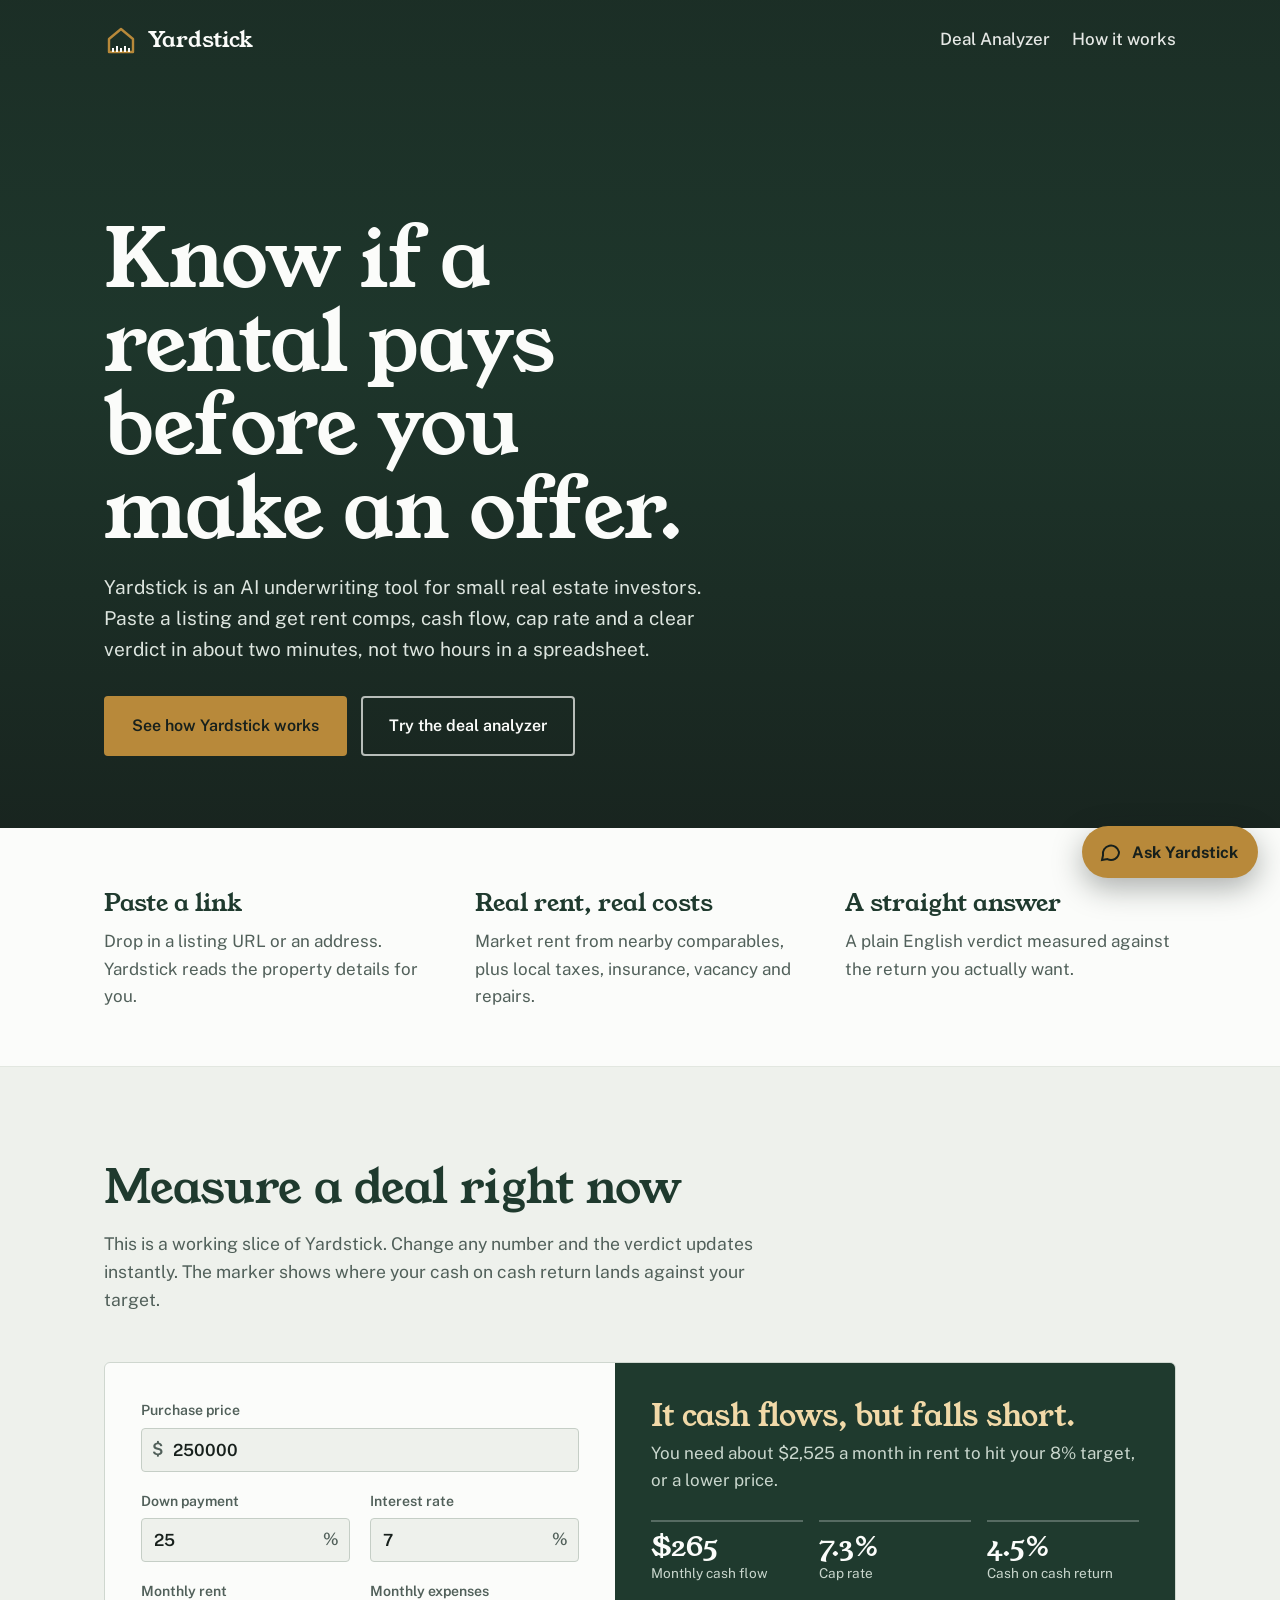
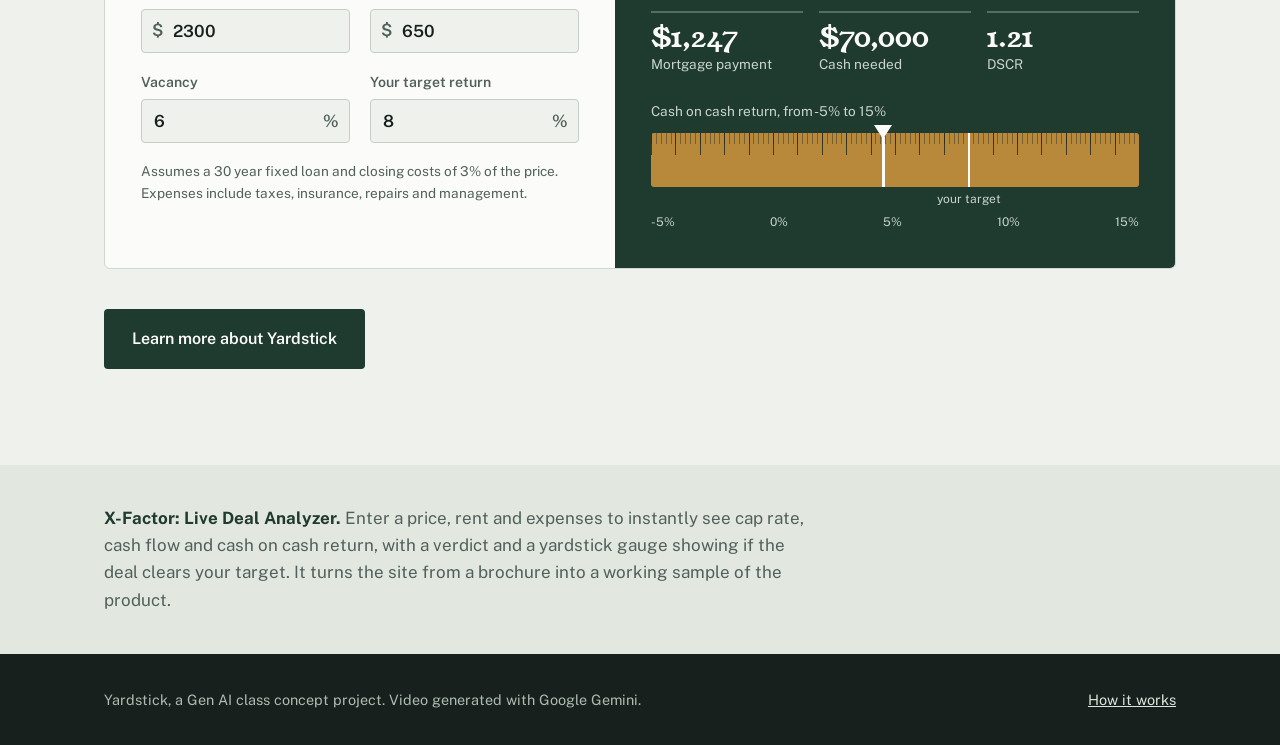
==== index.html @ e2e2b85d "Add files via upload" ====
<!DOCTYPE html>
<html lang="en">
<head>
  <meta charset="UTF-8" />
  <meta name="viewport" content="width=device-width, initial-scale=1.0" />
  <title>Yardstick | Underwrite a rental in two minutes</title>
  <meta name="description" content="Yardstick is an AI underwriting tool for small real estate investors. Paste a listing and get cap rate, cash flow and a clear verdict in minutes." />
  <link rel="preconnect" href="https://fonts.googleapis.com" />
  <link rel="preconnect" href="https://fonts.gstatic.com" crossorigin />
  <link href="https://fonts.googleapis.com/css2?family=Public+Sans:wght@400;500;600;700&family=Young+Serif&display=swap" rel="stylesheet" />
  <link rel="stylesheet" href="styles.css" />
  <link rel="icon" href="favicon.svg" type="image/svg+xml" />
</head>
<body>

  <header class="site-header">
    <div class="wrap">
      <a class="brand" href="index.html" aria-label="Yardstick home">
        <svg viewBox="0 0 34 34" fill="none" aria-hidden="true"><path d="M5 16 17 6l12 10v13H5z" stroke="#B8893A" stroke-width="2.4" stroke-linejoin="round"/><path d="M9 29v-4M13 29v-6M17 29v-4M21 29v-6M25 29v-4" stroke="#FBFCFA" stroke-width="2"/></svg>
        Yardstick
      </a>
      <nav class="nav" aria-label="Main">
        <a href="#analyzer">Deal Analyzer</a>
        <a href="about.html">How it works</a>
      </nav>
    </div>
  </header>

  <main>
    <section class="hero" aria-label="Introduction" style="padding:0">
      <video id="hero-video" autoplay muted loop playsinline preload="auto" aria-hidden="true">
        <source src="hero.mp4" type="video/mp4" />
      </video>
      <div class="wrap hero-content">
        <h1>Know if a rental pays before you make an offer.</h1>
        <p class="lede">Yardstick is an AI underwriting tool for small real estate investors. Paste a listing and get rent comps, cash flow, cap rate and a clear verdict in about two minutes, not two hours in a spreadsheet.</p>
        <div class="cta-row">
          <a class="btn btn-primary" href="about.html">See how Yardstick works</a>
          <a class="btn btn-ghost" href="#analyzer">Try the deal analyzer</a>
        </div>
      </div>
    </section>

    <section class="strip" aria-label="Why Yardstick">
      <div class="wrap strip-grid">
        <div><strong>Paste a link</strong><p>Drop in a listing URL or an address. Yardstick reads the property details for you.</p></div>
        <div><strong>Real rent, real costs</strong><p>Market rent from nearby comparables, plus local taxes, insurance, vacancy and repairs.</p></div>
        <div><strong>A straight answer</strong><p>A plain English verdict measured against the return you actually want.</p></div>
      </div>
    </section>

    <section id="analyzer" aria-labelledby="analyzer-title">
      <div class="wrap">
        <h2 id="analyzer-title">Measure a deal right now</h2>
        <p class="section-intro">This is a working slice of Yardstick. Change any number and the verdict updates instantly. The marker shows where your cash on cash return lands against your target.</p>

        <div class="analyzer">
          <form id="deal-form" novalidate>
            <div class="field full"><label for="price">Purchase price</label><div class="input"><span>$</span><input id="price" type="number" inputmode="decimal" value="250000" min="0" step="1000" /></div></div>
            <div class="field"><label for="downPct">Down payment</label><div class="input"><input id="downPct" type="number" inputmode="decimal" value="25" min="0" max="100" step="1" style="padding-left:12px" /><span>%</span></div></div>
            <div class="field"><label for="ratePct">Interest rate</label><div class="input"><input id="ratePct" type="number" inputmode="decimal" value="7" min="0" max="25" step="0.125" style="padding-left:12px" /><span>%</span></div></div>
            <div class="field"><label for="rent">Monthly rent</label><div class="input"><span>$</span><input id="rent" type="number" inputmode="decimal" value="2300" min="0" step="25" /></div></div>
            <div class="field"><label for="expenses">Monthly expenses</label><div class="input"><span>$</span><input id="expenses" type="number" inputmode="decimal" value="650" min="0" step="25" /></div></div>
            <div class="field"><label for="vacancyPct">Vacancy</label><div class="input"><input id="vacancyPct" type="number" inputmode="decimal" value="6" min="0" max="100" step="1" style="padding-left:12px" /><span>%</span></div></div>
            <div class="field"><label for="targetPct">Your target return</label><div class="input"><input id="targetPct" type="number" inputmode="decimal" value="8" min="0" max="30" step="0.5" style="padding-left:12px" /><span>%</span></div></div>
            <p class="assume">Assumes a 30 year fixed loan and closing costs of 3% of the price. Expenses include taxes, insurance, repairs and management.</p>
          </form>

          <div class="results" id="results" aria-live="polite">
            <div>
              <p class="verdict" id="verdict">Calculating...</p>
              <p class="verdict-sub" id="verdict-sub"></p>
            </div>
            <div class="metrics">
              <div class="metric"><div class="val" id="m-cf">$0</div><div class="lbl">Monthly cash flow</div></div>
              <div class="metric"><div class="val" id="m-cap">0%</div><div class="lbl">Cap rate</div></div>
              <div class="metric"><div class="val" id="m-coc">0%</div><div class="lbl">Cash on cash return</div></div>
            </div>
            <div class="metrics">
              <div class="metric"><div class="val" id="m-mort">$0</div><div class="lbl">Mortgage payment</div></div>
              <div class="metric"><div class="val" id="m-cash">$0</div><div class="lbl">Cash needed</div></div>
              <div class="metric"><div class="val" id="m-dscr">0</div><div class="lbl">DSCR</div></div>
            </div>
            <div class="gauge">
              <div class="gauge-title">Cash on cash return, from -5% to 15%</div>
              <div class="ruler" role="img" id="ruler" aria-label="Cash on cash return gauge">
                <div class="target" id="target-line"></div>
                <div class="marker" id="marker"></div>
              </div>
              <div class="ruler-scale"><span>-5%</span><span>0%</span><span>5%</span><span>10%</span><span>15%</span></div>
            </div>
          </div>
        </div>

        <div style="margin-top:40px">
          <a class="btn btn-dark" href="about.html">Learn more about Yardstick</a>
        </div>
      </div>
    </section>

    <section class="xfactor" aria-labelledby="xf-title">
      <div class="wrap">
        <p><strong id="xf-title">X-Factor: Live Deal Analyzer.</strong> Enter a price, rent and expenses to instantly see cap rate, cash flow and cash on cash return, with a verdict and a yardstick gauge showing if the deal clears your target. It turns the site from a brochure into a working sample of the product.</p>
      </div>
    </section>
  </main>

  <footer class="site-footer">
    <div class="wrap">
      <span>Yardstick, a Gen AI class concept project. Video generated with Google Gemini.</span>
      <a href="about.html">How it works</a>
    </div>
  </footer>

  <script src="math.js"></script>
  <script>
    // Make sure the hero video starts and keeps looping on every browser.
    (function () {
      var v = document.getElementById("hero-video");
      v.muted = true;
      var play = function () { var p = v.play(); if (p && p.catch) p.catch(function () {}); };
      play();
      v.addEventListener("ended", function () { v.currentTime = 0; play(); });
      document.addEventListener("visibilitychange", function () { if (!document.hidden) play(); });
      ["click", "touchstart", "scroll"].forEach(function (e) { window.addEventListener(e, play, { once: true, passive: true }); });
    })();

    // Deal Analyzer
    (function () {
      var ids = ["price", "downPct", "ratePct", "rent", "expenses", "vacancyPct", "targetPct"];
      var el = function (id) { return document.getElementById(id); };
      var money = function (n) { var s = Math.round(Math.abs(n)).toLocaleString("en-US"); return (n < 0 ? "-$" : "$") + s; };
      var pos = function (pct) { return Math.max(0, Math.min(100, (pct + 5) / 20 * 100)); };
      function val(id) { var v = parseFloat(el(id).value); return isFinite(v) && v >= 0 ? v : 0; }

      function update() {
        var d = { price: val("price"), downPct: Math.min(val("downPct"), 100), ratePct: val("ratePct"), rent: val("rent"), expenses: val("expenses"), vacancyPct: Math.min(val("vacancyPct"), 100) };
        var target = val("targetPct");
        var r = window.YardstickMath.run(d);
        el("m-cf").textContent = money(r.monthlyCF);
        el("m-cap").textContent = r.capRate.toFixed(1) + "%";
        el("m-coc").textContent = r.coc.toFixed(1) + "%";
        el("m-mort").textContent = money(r.mortgage);
        el("m-cash").textContent = money(r.cashIn);
        el("m-dscr").textContent = isFinite(r.dscr) ? r.dscr.toFixed(2) : "No loan";
        el("marker").style.left = pos(r.coc) + "%";
        el("target-line").style.left = pos(target) + "%";
        el("ruler").setAttribute("aria-label", "Cash on cash return " + r.coc.toFixed(1) + "% against a target of " + target + "%");

        var box = el("results"), verdict, sub;
        box.classList.remove("good", "warn", "bad");
        if (d.price <= 0 || d.rent <= 0) {
          verdict = "Enter a price and rent to measure the deal."; sub = "";
        } else if (r.coc >= target) {
          box.classList.add("good");
          verdict = "This deal measures up.";
          sub = "It clears your " + target + "% target by " + (r.coc - target).toFixed(1) + " points and puts " + money(r.monthlyCF * 12) + " a year in your pocket.";
        } else if (r.monthlyCF >= 0) {
          box.classList.add("warn");
          var rentNeeded = Math.ceil(((target / 100 * r.cashIn / 12) + r.mortgage + d.expenses) / (1 - d.vacancyPct / 100) / 25) * 25;
          verdict = "It cash flows, but falls short.";
          sub = "You need about " + money(rentNeeded) + " a month in rent to hit your " + target + "% target, or a lower price.";
        } else {
          box.classList.add("bad");
          verdict = "This deal loses money.";
          sub = "You would pay " + money(-r.monthlyCF) + " a month out of pocket. Negotiate the price or pass.";
        }
        el("verdict").textContent = verdict;
        el("verdict-sub").textContent = sub;
      }
      ids.forEach(function (id) { el(id).addEventListener("input", update); });
      el("deal-form").addEventListener("submit", function (e) { e.preventDefault(); });
      update();
    })();
  </script>
  <script src="chat.js"></script>
</body>
</html>
---- styles.css ----
:root {
  --paper: #EEF1EC;
  --paper-2: #E2E7E0;
  --pine: #1F3A2E;
  --moss: #3F6B55;
  --brass: #B8893A;
  --slate: #51605A;
  --ink: #17201C;
  --red: #A6402E;
  --white: #FBFCFA;
  --serif: "Young Serif", Georgia, serif;
  --sans: "Public Sans", system-ui, -apple-system, "Segoe UI", sans-serif;
  --wrap: 1120px;
}

* { box-sizing: border-box; }
html { scroll-behavior: smooth; }
body {
  margin: 0;
  background: var(--paper);
  color: var(--ink);
  font-family: var(--sans);
  font-size: 17px;
  line-height: 1.6;
  -webkit-font-smoothing: antialiased;
}
img, video { display: block; max-width: 100%; }
a { color: var(--pine); }
:focus-visible { outline: 3px solid var(--brass); outline-offset: 3px; }

.wrap { max-width: var(--wrap); margin: 0 auto; padding: 0 24px; }

/* Header */
.site-header {
  position: absolute; top: 0; left: 0; right: 0; z-index: 5;
  padding: 22px 0;
}
.site-header.solid { position: static; background: var(--pine); }
.site-header .wrap { display: flex; align-items: center; justify-content: space-between; gap: 16px; }
.brand {
  display: flex; align-items: center; gap: 10px;
  color: var(--white); text-decoration: none;
  font-family: var(--serif); font-size: 1.4rem;
}
.brand svg { width: 34px; height: 34px; }
.nav { display: flex; gap: 22px; }
.nav a { color: var(--white); text-decoration: none; font-weight: 500; opacity: .9; }
.nav a:hover { opacity: 1; text-decoration: underline; text-underline-offset: 4px; }

/* Hero */
.hero {
  position: relative; min-height: 92vh; overflow: hidden;
  display: flex; align-items: flex-end;
  background: var(--pine); color: var(--white);
}
.hero video {
  position: absolute; inset: 0; width: 100%; height: 100%; object-fit: cover;
}
.hero::after {
  content: ""; position: absolute; inset: 0;
  background: linear-gradient(180deg, rgba(23,32,28,.45) 0%, rgba(23,32,28,.15) 40%, rgba(23,32,28,.82) 100%);
}
.hero-content { width: 100%; position: relative; z-index: 2; padding-bottom: 72px; padding-top: 140px; }
.hero h1 {
  font-family: var(--serif); font-weight: 400;
  font-size: clamp(2.6rem, 6.4vw, 5.2rem); line-height: 1.02;
  letter-spacing: -0.01em; margin: 0 0 20px; max-width: 13ch;
}
.hero p.lede { font-size: 1.2rem; max-width: 52ch; margin: 0 0 32px; color: #DDE5DF; }
.cta-row { display: flex; flex-wrap: wrap; gap: 14px; }

.btn {
  display: inline-block; padding: 15px 26px; border-radius: 4px;
  font-family: var(--sans); font-weight: 600; font-size: 1rem;
  text-decoration: none; cursor: pointer; border: 2px solid transparent;
  transition: background .15s, color .15s;
}
.btn-primary { background: var(--brass); color: var(--ink); }
.btn-primary:hover { background: #CB9C4C; }
.btn-ghost { border-color: rgba(251,252,250,.7); color: var(--white); }
.btn-ghost:hover { background: rgba(251,252,250,.12); }
.btn-dark { background: var(--pine); color: var(--white); }
.btn-dark:hover { background: var(--moss); }

/* Sections */
section { padding: 96px 0; }
h2 {
  font-family: var(--serif); font-weight: 400;
  font-size: clamp(2rem, 3.6vw, 2.9rem); line-height: 1.1; margin: 0 0 16px;
  color: var(--pine);
}
h3 { font-size: 1.15rem; margin: 0 0 8px; color: var(--pine); }
.section-intro { max-width: 60ch; color: var(--slate); font-size: 1.1rem; margin: 0 0 48px; }

/* Value strip */
.strip { background: var(--white); border-bottom: 1px solid var(--paper-2); padding: 56px 0; }
.strip-grid { display: grid; grid-template-columns: repeat(3, 1fr); gap: 40px; }
.strip-grid p { margin: 0; color: var(--slate); }
.strip-grid strong { display: block; font-family: var(--serif); font-weight: 400; font-size: 1.5rem; color: var(--pine); margin-bottom: 6px; }

/* Analyzer */
.analyzer { display: grid; grid-template-columns: 1fr 1.1fr; gap: 0; background: var(--white); border: 1px solid #CFD7CF; border-radius: 6px; overflow: hidden; }
.analyzer form { padding: 36px; display: grid; grid-template-columns: 1fr 1fr; gap: 18px 20px; align-content: start; }
.field label { display: block; font-size: .88rem; font-weight: 600; color: var(--slate); margin-bottom: 6px; }
.field .input {
  display: flex; align-items: center; border: 1.5px solid #C5CEC6; border-radius: 4px; background: var(--paper);
}
.field .input:focus-within { border-color: var(--pine); }
.field .input span { padding: 0 10px; color: var(--slate); font-weight: 600; }
.field input {
  width: 100%; border: 0; background: transparent; padding: 11px 10px 11px 0;
  font: 600 1.05rem var(--sans); color: var(--ink); min-width: 0;
}
.field input:focus { outline: none; }
.field .input span:first-child + input { padding-left: 0; }
.field.full { grid-column: 1 / -1; }
.assume { grid-column: 1 / -1; font-size: .85rem; color: var(--slate); margin: 0; }

.results { background: var(--pine); color: var(--white); padding: 36px; display: flex; flex-direction: column; gap: 26px; }
.verdict { font-family: var(--serif); font-size: 1.9rem; line-height: 1.15; margin: 0; }
.verdict-sub { margin: 6px 0 0; color: #C9D6CD; }
.metrics { display: grid; grid-template-columns: repeat(3, 1fr); gap: 16px; }
.metric { border-top: 2px solid rgba(251,252,250,.25); padding-top: 10px; }
.metric .val { font-family: var(--serif); font-size: 1.75rem; line-height: 1.1; }
.metric .lbl { font-size: .85rem; color: #C9D6CD; }

/* The yardstick gauge */
.gauge { margin-top: auto; }
.gauge-title { font-size: .85rem; color: #C9D6CD; margin-bottom: 10px; }
.ruler {
  position: relative; height: 54px; border-radius: 3px;
  background: var(--brass);
  background-image:
    repeating-linear-gradient(90deg, rgba(23,32,28,.75) 0 1px, transparent 1px 5%),
    repeating-linear-gradient(90deg, rgba(23,32,28,.4) 0 1px, transparent 1px 1%);
  background-size: 100% 22px, 100% 11px;
  background-repeat: no-repeat;
  background-position: top left, top left;
}
.ruler .target {
  position: absolute; top: 0; bottom: 0; width: 2px; background: var(--white);
}
.ruler .target::after {
  content: "your target"; position: absolute; bottom: -22px; left: 50%; transform: translateX(-50%);
  font-size: .75rem; color: #C9D6CD; white-space: nowrap;
}
.ruler .marker {
  position: absolute; top: -8px; width: 0; height: 0;
  transform: translateX(-50%);
  transition: left .35s cubic-bezier(.2,.8,.2,1);
}
.ruler .marker::before {
  content: ""; position: absolute; left: -9px; top: 0;
  border-left: 9px solid transparent; border-right: 9px solid transparent; border-top: 14px solid var(--white);
}
.ruler .marker::after {
  content: ""; position: absolute; left: -1.5px; top: 12px; width: 3px; height: 50px; background: var(--white);
}
.ruler-scale { display: flex; justify-content: space-between; font-size: .75rem; color: #C9D6CD; margin-top: 26px; }
.results.good .verdict { color: #CFE8D6; }
.results.warn .verdict { color: #F1D9A8; }
.results.bad .verdict { color: #F2B8AA; }

/* X factor note */
.xfactor { background: var(--paper-2); padding: 40px 0; }
.xfactor p { margin: 0; max-width: 70ch; color: var(--slate); }
.xfactor strong { color: var(--pine); }

/* Footer */
.site-footer { background: var(--ink); color: #AEBBB3; padding: 34px 0; font-size: .9rem; }
.site-footer .wrap { display: flex; justify-content: space-between; flex-wrap: wrap; gap: 12px; }
.site-footer a { color: #DDE5DF; }

/* About page */
.page-hero { background: var(--pine); color: var(--white); padding: 72px 0 88px; }
.page-hero h1 { font-family: var(--serif); font-weight: 400; font-size: clamp(2.4rem, 5vw, 4rem); line-height: 1.05; margin: 0 0 18px; max-width: 18ch; }
.page-hero p { max-width: 58ch; font-size: 1.15rem; color: #DDE5DF; margin: 0; }
.prose { max-width: 66ch; }
.prose p { margin: 0 0 18px; }
.two-col { display: grid; grid-template-columns: 1fr 1.3fr; gap: 64px; align-items: start; }
.steps { list-style: none; margin: 0; padding: 0; counter-reset: step; }
.steps li { counter-increment: step; display: grid; grid-template-columns: 56px 1fr; gap: 16px; padding: 22px 0; border-top: 1px solid #CFD7CF; }
.steps li:last-child { border-bottom: 1px solid #CFD7CF; }
.steps li::before { content: counter(step); font-family: var(--serif); font-size: 2rem; color: var(--brass); line-height: 1; }
.steps p { margin: 0; color: var(--slate); }
.alt { background: var(--white); }
.feature-list { display: grid; grid-template-columns: repeat(2, 1fr); gap: 36px 56px; }
.feature-list p { margin: 0; color: var(--slate); }
.compare { width: 100%; border-collapse: collapse; background: var(--white); font-size: .98rem; }
.compare th, .compare td { text-align: left; padding: 14px 16px; border-bottom: 1px solid var(--paper-2); }
.compare th { background: var(--pine); color: var(--white); font-weight: 600; }
.compare td:first-child { font-weight: 600; color: var(--pine); }
.faq details { border-top: 1px solid #CFD7CF; padding: 18px 0; }
.faq details:last-child { border-bottom: 1px solid #CFD7CF; }
.faq summary { cursor: pointer; font-weight: 600; color: var(--pine); font-size: 1.05rem; }
.faq details p { margin: 10px 0 0; color: var(--slate); max-width: 66ch; }
.closing { text-align: left; }

/* Chatbot */
.chat-launch {
  position: fixed; right: 22px; bottom: 22px; z-index: 50;
  display: flex; align-items: center; gap: 10px;
  background: var(--brass); color: var(--ink); border: 0; border-radius: 999px;
  padding: 14px 20px 14px 16px; font: 700 1rem var(--sans); cursor: pointer;
  box-shadow: 0 10px 30px rgba(23,32,28,.35);
}
.chat-launch svg { width: 24px; height: 24px; }
.chat-launch:hover { background: #CB9C4C; }
.chat-panel {
  position: fixed; right: 22px; bottom: 90px; z-index: 51;
  width: min(390px, calc(100vw - 32px)); height: min(560px, calc(100vh - 120px));
  background: var(--white); border-radius: 10px; overflow: hidden;
  display: none; flex-direction: column;
  box-shadow: 0 24px 60px rgba(23,32,28,.35); border: 1px solid #CFD7CF;
}
.chat-panel.open { display: flex; }
.chat-head { background: var(--pine); color: var(--white); padding: 16px 18px; display: flex; justify-content: space-between; align-items: center; }
.chat-head strong { font-family: var(--serif); font-weight: 400; font-size: 1.2rem; display: block; }
.chat-head small { color: #C9D6CD; }
.chat-close { background: none; border: 0; color: var(--white); font-size: 1.6rem; line-height: 1; cursor: pointer; padding: 4px 8px; }
.chat-log { flex: 1; overflow-y: auto; padding: 18px; display: flex; flex-direction: column; gap: 10px; background: var(--paper); }
.msg { max-width: 85%; padding: 10px 14px; border-radius: 12px; font-size: .95rem; line-height: 1.45; white-space: pre-wrap; }
.msg.bot { background: var(--white); border: 1px solid #D6DED6; align-self: flex-start; border-bottom-left-radius: 3px; }
.msg.user { background: var(--pine); color: var(--white); align-self: flex-end; border-bottom-right-radius: 3px; }
.msg.typing { color: var(--slate); font-style: italic; }
.chips { display: flex; flex-wrap: wrap; gap: 6px; padding: 10px 14px 0; background: var(--white); }
.chip { background: var(--paper); border: 1px solid #C5CEC6; border-radius: 999px; padding: 6px 12px; font: 500 .82rem var(--sans); color: var(--pine); cursor: pointer; }
.chip:hover { border-color: var(--pine); }
.chat-form { display: flex; gap: 8px; padding: 12px 14px 14px; background: var(--white); }
.chat-form input { flex: 1; border: 1.5px solid #C5CEC6; border-radius: 6px; padding: 11px 12px; font: 1rem var(--sans); min-width: 0; }
.chat-form input:focus { outline: none; border-color: var(--pine); }
.chat-form button { background: var(--pine); color: var(--white); border: 0; border-radius: 6px; padding: 0 16px; font: 600 .95rem var(--sans); cursor: pointer; }

/* Responsive */
@media (max-width: 880px) {
  .analyzer { grid-template-columns: 1fr; }
  .strip-grid, .feature-list { grid-template-columns: 1fr; gap: 28px; }
  .two-col { grid-template-columns: 1fr; gap: 32px; }
  .nav { display: none; }
  section { padding: 72px 0; }
}
@media (max-width: 520px) {
  .analyzer form { grid-template-columns: 1fr; padding: 24px; }
  .results { padding: 24px; }
  .metric .val { font-size: 1.4rem; }
  .chat-launch span { display: none; }
  .chat-launch { padding: 14px; }
}
@media (prefers-reduced-motion: reduce) {
  html { scroll-behavior: auto; }
  .ruler .marker { transition: none; }
}
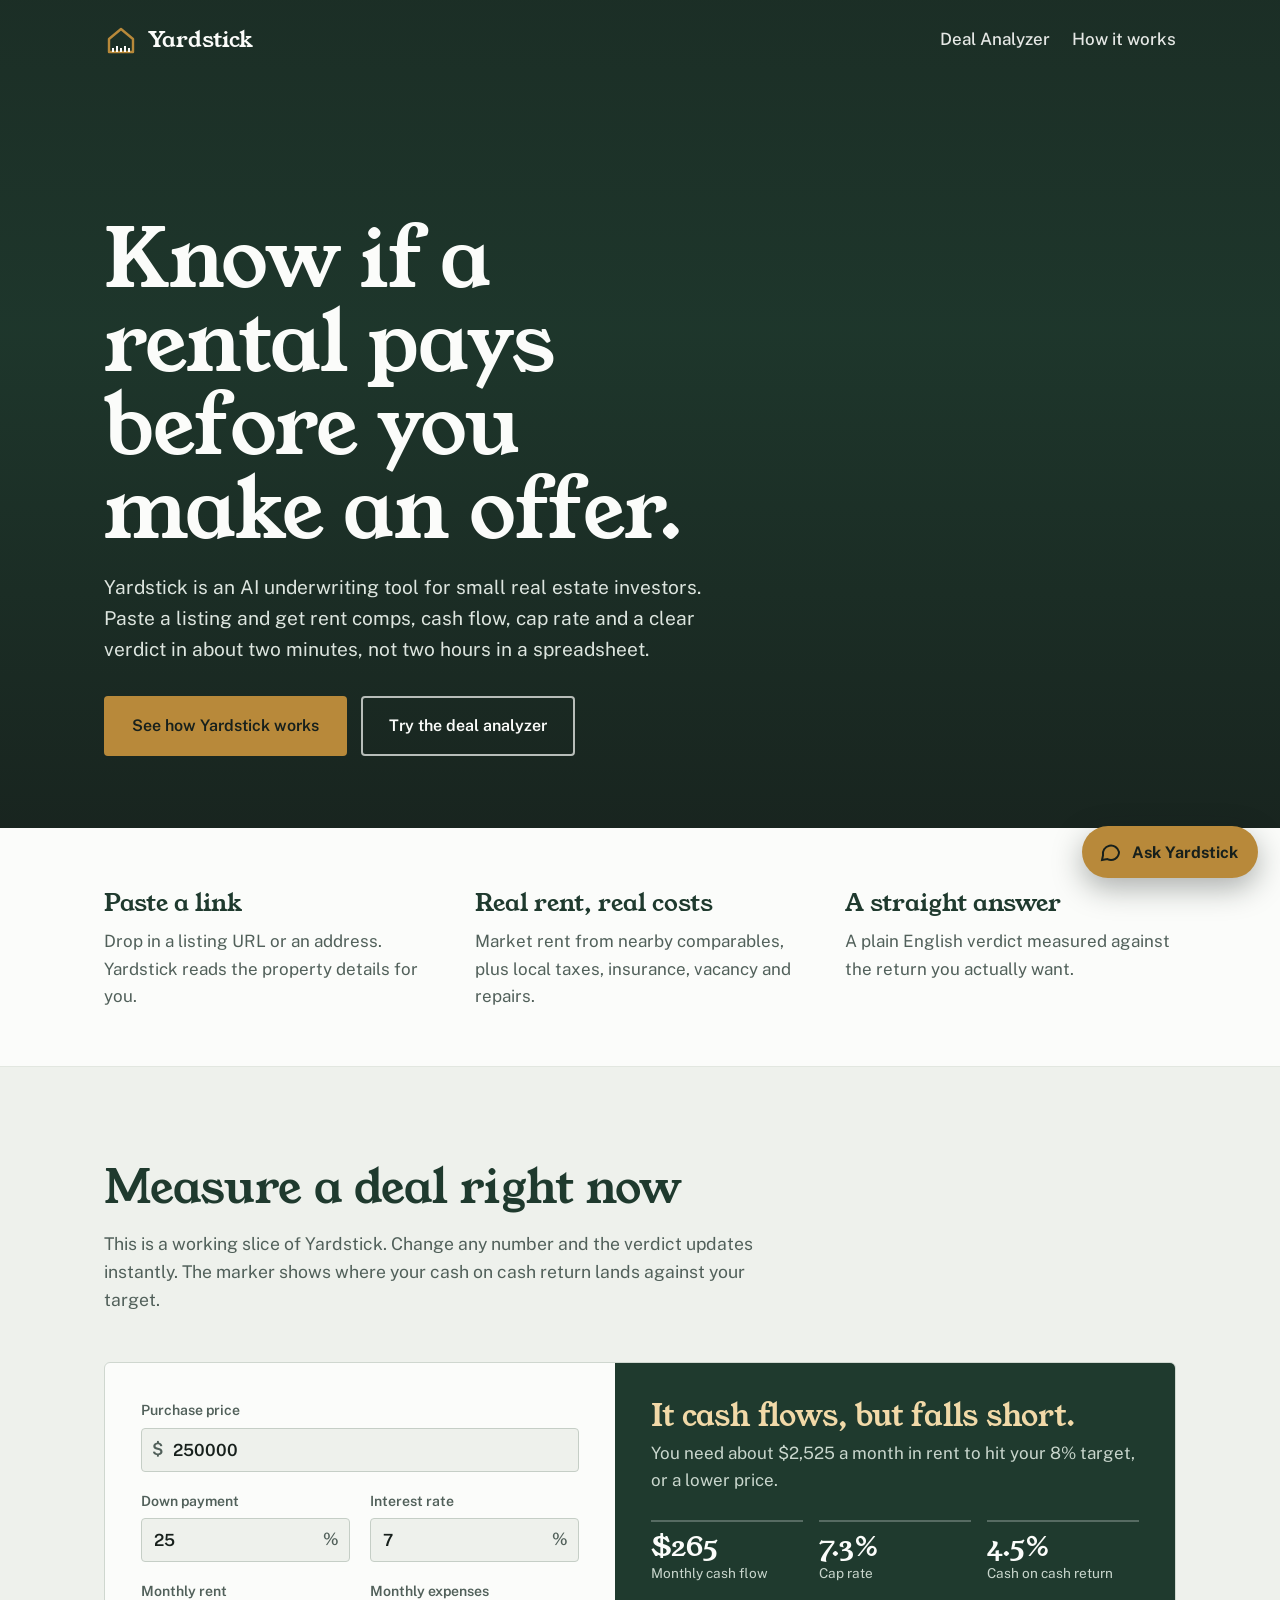
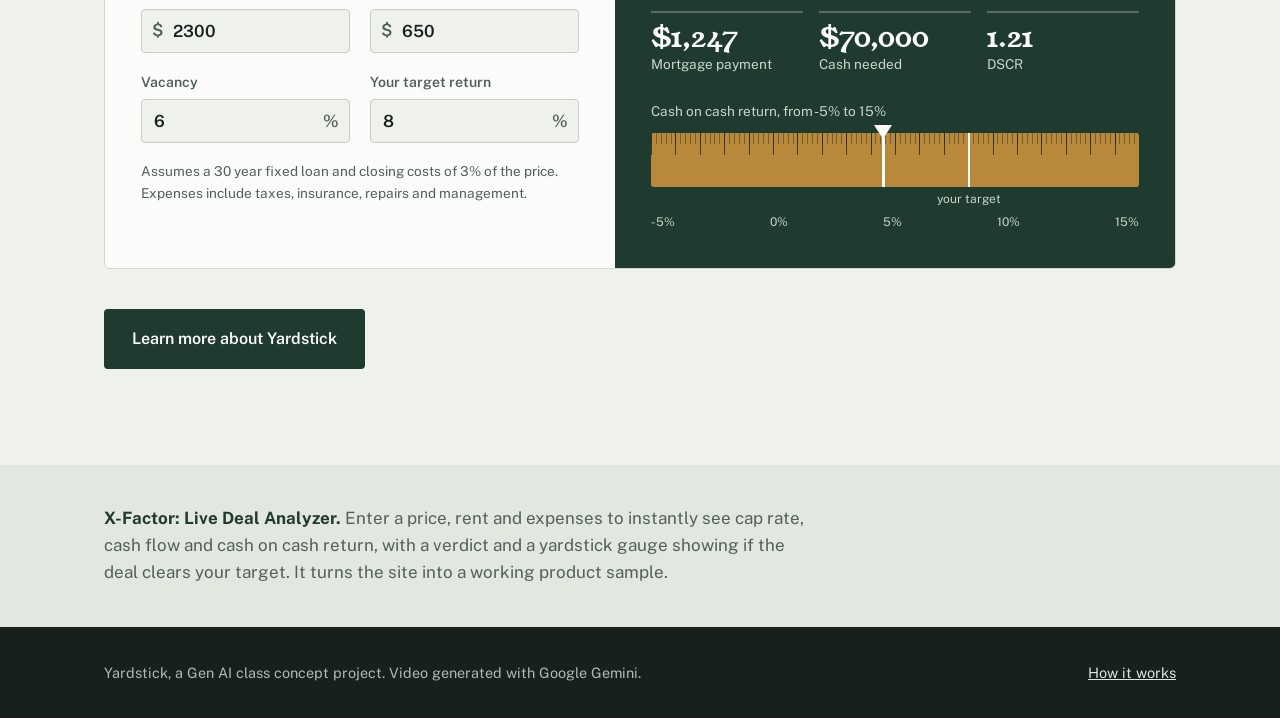
==== commit e5e78988: "Update description in X-Factor section" ====
--- a/index.html
+++ b/index.html
@@ -100,7 +100,7 @@
 
     <section class="xfactor" aria-labelledby="xf-title">
       <div class="wrap">
-        <p><strong id="xf-title">X-Factor: Live Deal Analyzer.</strong> Enter a price, rent and expenses to instantly see cap rate, cash flow and cash on cash return, with a verdict and a yardstick gauge showing if the deal clears your target. It turns the site from a brochure into a working sample of the product.</p>
+        <p><strong id="xf-title">X-Factor: Live Deal Analyzer.</strong> Enter a price, rent and expenses to instantly see cap rate, cash flow and cash on cash return, with a verdict and a yardstick gauge showing if the deal clears your target. It turns the site into a working product sample.</p>
       </div>
     </section>
   </main>
